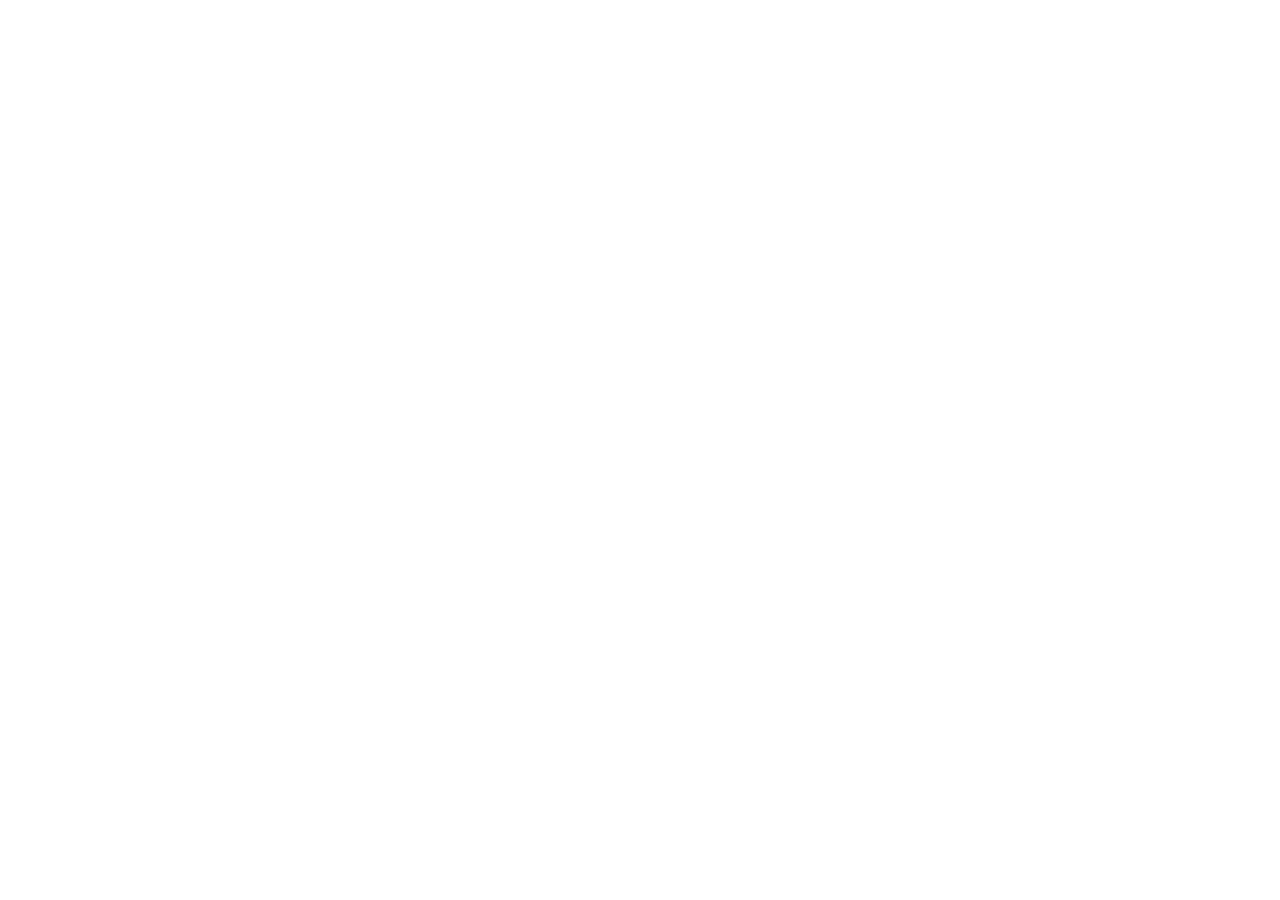
==== index.html @ 3c14deda "initial commit" ====
<!doctype html>
<html lang="en">
<head>
  <meta charset="utf-8">
  <meta name="viewport" content="width=device-width, initial-scale=1">
  <meta name="google-adsense-account" content="ca-pub-3806610967714181">
  <meta http-equiv="refresh" content="0; url=https://gbyrka.github.io/games/">
  <link rel="canonical" href="https://gbyrka.github.io/games/">
  <title>MoD-IT Games</title>
</head>
<body>
  <p>Redirecting to MoD-IT Games…</p>
  <p><a href="https://gbyrka.github.io/games/">Browse all games</a></p>
</body>
</html>
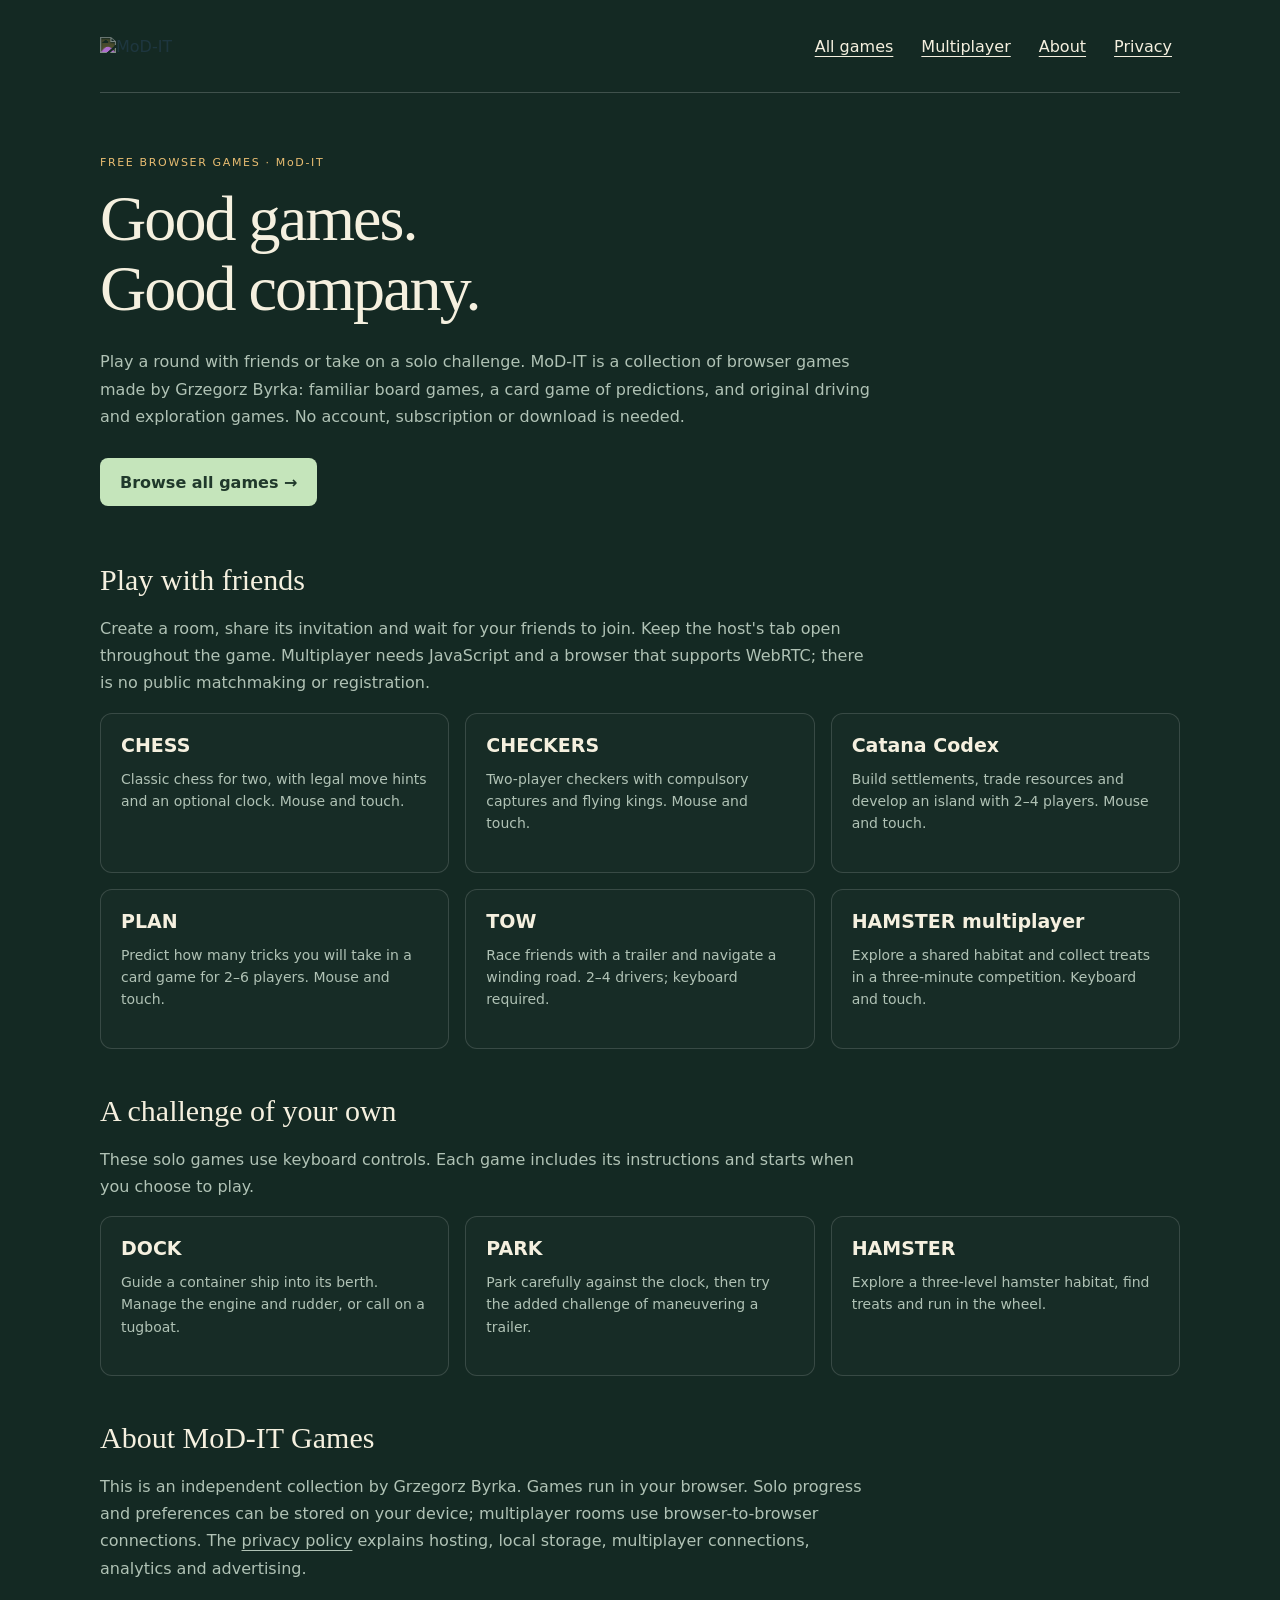
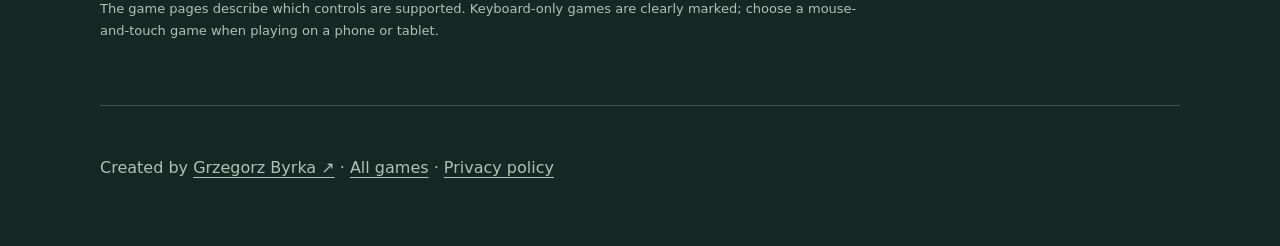
==== commit 3468253c: "ads fix" ====
--- a/index.html
+++ b/index.html
@@ -2,14 +2,63 @@
 <html lang="en">
 <head>
   <meta charset="utf-8">
+  <script data-site-https>
+    (() => {
+      const { hostname, protocol, pathname, search, hash } = location;
+      if (['mod-it.games', 'www.mod-it.games', 'gbyrka.github.io'].includes(hostname) && (protocol !== 'https:' || hostname !== 'mod-it.games')) {
+        location.replace(`https://mod-it.games${pathname}${search}${hash}`);
+      }
+    })();
+  </script>
   <meta name="viewport" content="width=device-width, initial-scale=1">
   <meta name="google-adsense-account" content="ca-pub-3806610967714181">
-  <meta http-equiv="refresh" content="0; url=https://gbyrka.github.io/games/">
-  <link rel="canonical" href="https://gbyrka.github.io/games/">
+  <meta name="description" content="Original browser games by Grzegorz Byrka. Play with friends or try a solo challenge. Free to play, with no account or downloads.">
+  <meta name="theme-color" content="#142923">
+  <link rel="canonical" href="https://mod-it.games/">
+  <link rel="icon" href="/games/assets/favicon.svg">
   <title>MoD-IT Games</title>
+  <style>
+    :root{color-scheme:dark;font-family:system-ui,sans-serif;background:#142923;color:#f5f0df}*{box-sizing:border-box}body{margin:0}a{color:inherit;text-underline-offset:4px}a:focus-visible{outline:3px solid #e9bd72;outline-offset:5px}.wrap{width:min(1080px,calc(100% - 40px));margin:auto}header{display:flex;align-items:center;justify-content:space-between;gap:20px;padding:24px 0;border-bottom:1px solid #ffffff30}header img{width:100px;height:auto;filter:invert(1);mix-blend-mode:screen}nav{display:flex;gap:12px;flex-wrap:wrap}nav a{display:inline-flex;align-items:center;min-height:44px;padding:8px}main{padding:50px 0}h1{font:400 clamp(34px,6vw,64px)/1.1 Georgia,serif;letter-spacing:-.03em;max-width:800px;margin:0 0 24px}h2{font:400 30px Georgia,serif;margin:45px 0 18px}p{line-height:1.7;color:#b0c2b5;max-width:780px}.eyebrow{font-size:11px;letter-spacing:.15em;color:#e9bd72}.primary{display:inline-flex;min-height:48px;align-items:center;padding:12px 20px;margin:12px 0;background:#c5e5bb;color:#20392b;border-radius:8px;font-weight:650;text-decoration:none}.games{display:grid;grid-template-columns:repeat(3,minmax(0,1fr));gap:16px;list-style:none;padding:0}.games a{display:block;min-height:160px;border:1px solid #ffffff25;border-radius:12px;padding:20px;text-decoration:none;background:#ffffff04}.games a:hover{border-color:#c5e5bb}.games strong{display:block;font-size:19px;margin-bottom:12px}.games span{display:block;color:#b0c2b5;font-size:14px;line-height:1.6}.note{font-size:13px}footer{padding:24px 0 40px;border-top:1px solid #ffffff30}footer a{display:inline-flex;align-items:center;min-height:44px}.skip:not(:focus){position:absolute;width:1px;height:1px;overflow:hidden;clip-path:inset(50%)}@media(max-width:750px){.games{grid-template-columns:repeat(2,minmax(0,1fr))}header{flex-wrap:wrap}}@media(max-width:480px){.games{grid-template-columns:1fr}main{padding:30px 0}}
+  </style>
 </head>
 <body>
-  <p>Redirecting to MoD-IT Games…</p>
-  <p><a href="https://gbyrka.github.io/games/">Browse all games</a></p>
+  <a class="skip" href="#main">Skip to games</a>
+  <header class="wrap">
+    <a href="/" aria-label="MoD-IT Games home"><img src="/games/assets/mod-it.jpg" alt="MoD-IT" width="600" height="323"></a>
+    <nav aria-label="Site navigation"><a href="/games/">All games</a><a href="/multiplayer/">Multiplayer</a><a href="#about">About</a><a href="/games/privacy.html">Privacy</a></nav>
+  </header>
+  <main id="main" class="wrap">
+    <p class="eyebrow">FREE BROWSER GAMES · MoD-IT</p>
+    <h1>Good games.<br>Good company.</h1>
+    <p>Play a round with friends or take on a solo challenge. MoD-IT is a collection of browser games made by Grzegorz Byrka: familiar board games, a card game of predictions, and original driving and exploration games. No account, subscription or download is needed.</p>
+    <a class="primary" href="/games/">Browse all games →</a>
+    <section aria-labelledby="friends-title">
+      <h2 id="friends-title">Play with friends</h2>
+      <p>Create a room, share its invitation and wait for your friends to join. Keep the host's tab open throughout the game. Multiplayer needs JavaScript and a browser that supports WebRTC; there is no public matchmaking or registration.</p>
+      <ul class="games">
+        <li><a href="/multiplayer/games/chess/"><strong>CHESS</strong><span>Classic chess for two, with legal move hints and an optional clock. Mouse and touch.</span></a></li>
+        <li><a href="/multiplayer/games/checkers/"><strong>CHECKERS</strong><span>Two-player checkers with compulsory captures and flying kings. Mouse and touch.</span></a></li>
+        <li><a href="/multiplayer/games/catana/"><strong>Catana Codex</strong><span>Build settlements, trade resources and develop an island with 2–4 players. Mouse and touch.</span></a></li>
+        <li><a href="/multiplayer/?game=plan"><strong>PLAN</strong><span>Predict how many tricks you will take in a card game for 2–6 players. Mouse and touch.</span></a></li>
+        <li><a href="/multiplayer/games/tow/"><strong>TOW</strong><span>Race friends with a trailer and navigate a winding road. 2–4 drivers; keyboard required.</span></a></li>
+        <li><a href="/multiplayer/games/hamster/"><strong>HAMSTER multiplayer</strong><span>Explore a shared habitat and collect treats in a three-minute competition. Keyboard and touch.</span></a></li>
+      </ul>
+    </section>
+    <section aria-labelledby="solo-title">
+      <h2 id="solo-title">A challenge of your own</h2>
+      <p>These solo games use keyboard controls. Each game includes its instructions and starts when you choose to play.</p>
+      <ul class="games">
+        <li><a href="/dock/"><strong>DOCK</strong><span>Guide a container ship into its berth. Manage the engine and rudder, or call on a tugboat.</span></a></li>
+        <li><a href="/park/"><strong>PARK</strong><span>Park carefully against the clock, then try the added challenge of maneuvering a trailer.</span></a></li>
+        <li><a href="/hamster/"><strong>HAMSTER</strong><span>Explore a three-level hamster habitat, find treats and run in the wheel.</span></a></li>
+      </ul>
+    </section>
+    <section id="about" aria-labelledby="about-title">
+      <h2 id="about-title">About MoD-IT Games</h2>
+      <p>This is an independent collection by Grzegorz Byrka. Games run in your browser. Solo progress and preferences can be stored on your device; multiplayer rooms use browser-to-browser connections. The <a href="/games/privacy.html">privacy policy</a> explains hosting, local storage, multiplayer connections, analytics and advertising.</p>
+      <p class="note">The game pages describe which controls are supported. Keyboard-only games are clearly marked; choose a mouse-and-touch game when playing on a phone or tablet.</p>
+    </section>
+  </main>
+  <footer class="wrap"><p>Created by <a href="https://www.linkedin.com/in/grzegorz-byrka-81175515/" target="_blank" rel="noopener noreferrer">Grzegorz Byrka ↗</a> · <a href="/games/">All games</a> · <a href="/games/privacy.html">Privacy policy</a></p></footer>
 </body>
 </html>
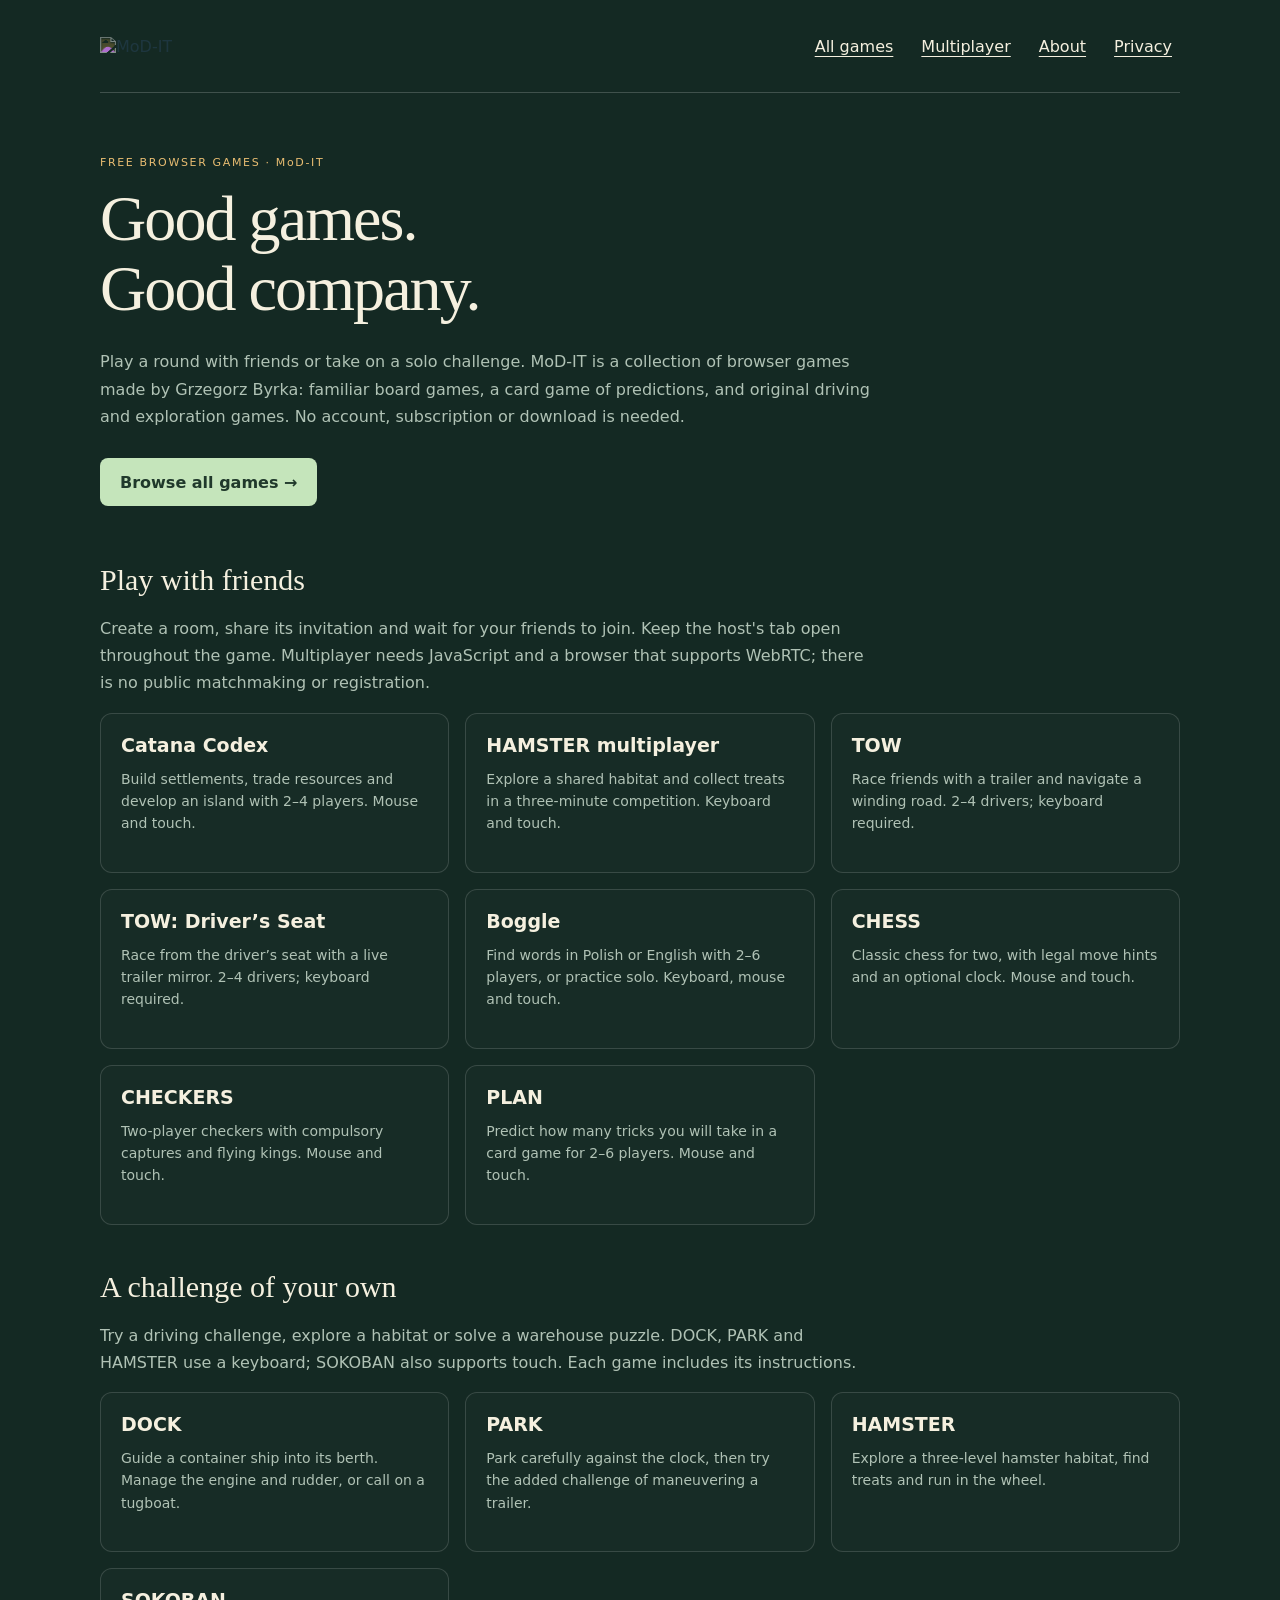
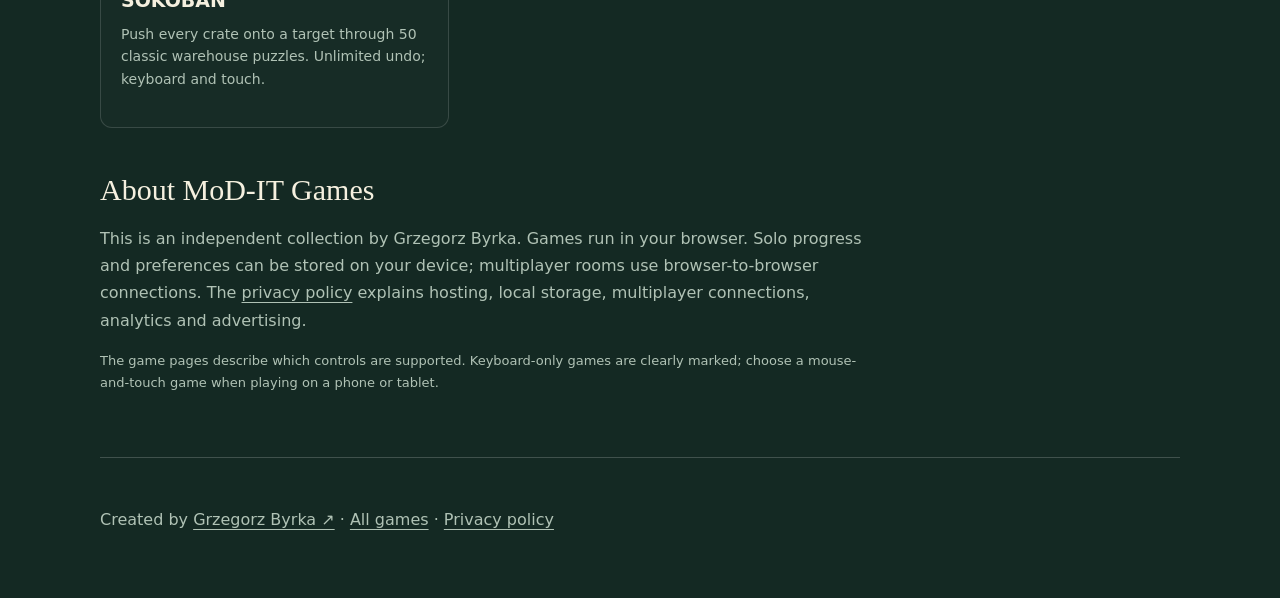
==== commit 49f74281: "Add Driver's Seat, Boggle and Sokoban to the homepage" ====
--- a/index.html
+++ b/index.html
@@ -36,21 +36,24 @@
       <h2 id="friends-title">Play with friends</h2>
       <p>Create a room, share its invitation and wait for your friends to join. Keep the host's tab open throughout the game. Multiplayer needs JavaScript and a browser that supports WebRTC; there is no public matchmaking or registration.</p>
       <ul class="games">
+        <li><a href="/multiplayer/games/catana/"><strong>Catana Codex</strong><span>Build settlements, trade resources and develop an island with 2–4 players. Mouse and touch.</span></a></li>
+        <li><a href="/multiplayer/games/hamster/"><strong>HAMSTER multiplayer</strong><span>Explore a shared habitat and collect treats in a three-minute competition. Keyboard and touch.</span></a></li>
+        <li><a href="/multiplayer/games/tow/"><strong>TOW</strong><span>Race friends with a trailer and navigate a winding road. 2–4 drivers; keyboard required.</span></a></li>
+        <li><a href="/multiplayer/games/tow-drivers-seat/"><strong>TOW: Driver’s Seat</strong><span>Race from the driver’s seat with a live trailer mirror. 2–4 drivers; keyboard required.</span></a></li>
+        <li><a href="/multiplayer/games/boggle/"><strong>Boggle</strong><span>Find words in Polish or English with 2–6 players, or practice solo. Keyboard, mouse and touch.</span></a></li>
         <li><a href="/multiplayer/games/chess/"><strong>CHESS</strong><span>Classic chess for two, with legal move hints and an optional clock. Mouse and touch.</span></a></li>
         <li><a href="/multiplayer/games/checkers/"><strong>CHECKERS</strong><span>Two-player checkers with compulsory captures and flying kings. Mouse and touch.</span></a></li>
-        <li><a href="/multiplayer/games/catana/"><strong>Catana Codex</strong><span>Build settlements, trade resources and develop an island with 2–4 players. Mouse and touch.</span></a></li>
         <li><a href="/multiplayer/?game=plan"><strong>PLAN</strong><span>Predict how many tricks you will take in a card game for 2–6 players. Mouse and touch.</span></a></li>
-        <li><a href="/multiplayer/games/tow/"><strong>TOW</strong><span>Race friends with a trailer and navigate a winding road. 2–4 drivers; keyboard required.</span></a></li>
-        <li><a href="/multiplayer/games/hamster/"><strong>HAMSTER multiplayer</strong><span>Explore a shared habitat and collect treats in a three-minute competition. Keyboard and touch.</span></a></li>
       </ul>
     </section>
     <section aria-labelledby="solo-title">
       <h2 id="solo-title">A challenge of your own</h2>
-      <p>These solo games use keyboard controls. Each game includes its instructions and starts when you choose to play.</p>
+      <p>Try a driving challenge, explore a habitat or solve a warehouse puzzle. DOCK, PARK and HAMSTER use a keyboard; SOKOBAN also supports touch. Each game includes its instructions.</p>
       <ul class="games">
         <li><a href="/dock/"><strong>DOCK</strong><span>Guide a container ship into its berth. Manage the engine and rudder, or call on a tugboat.</span></a></li>
         <li><a href="/park/"><strong>PARK</strong><span>Park carefully against the clock, then try the added challenge of maneuvering a trailer.</span></a></li>
         <li><a href="/hamster/"><strong>HAMSTER</strong><span>Explore a three-level hamster habitat, find treats and run in the wheel.</span></a></li>
+        <li><a href="/sokoban/"><strong>SOKOBAN</strong><span>Push every crate onto a target through 50 classic warehouse puzzles. Unlimited undo; keyboard and touch.</span></a></li>
       </ul>
     </section>
     <section id="about" aria-labelledby="about-title">
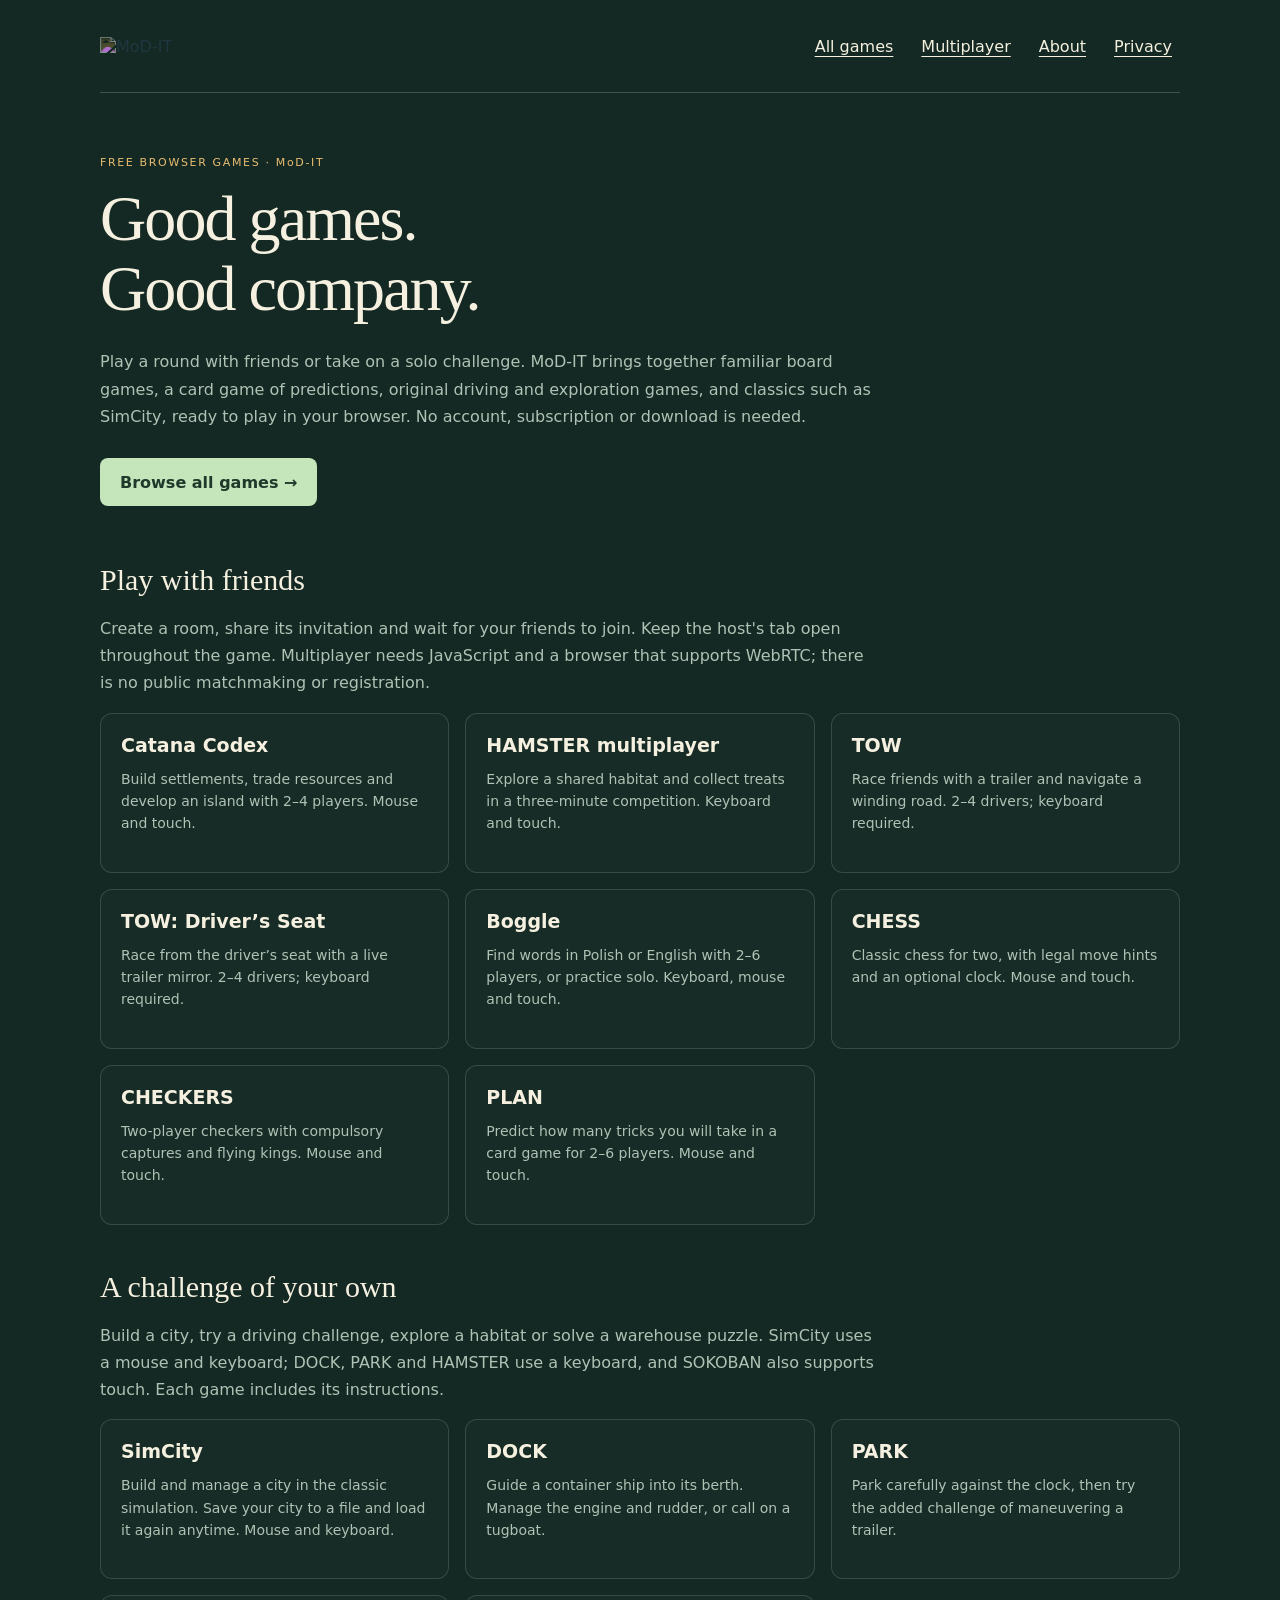
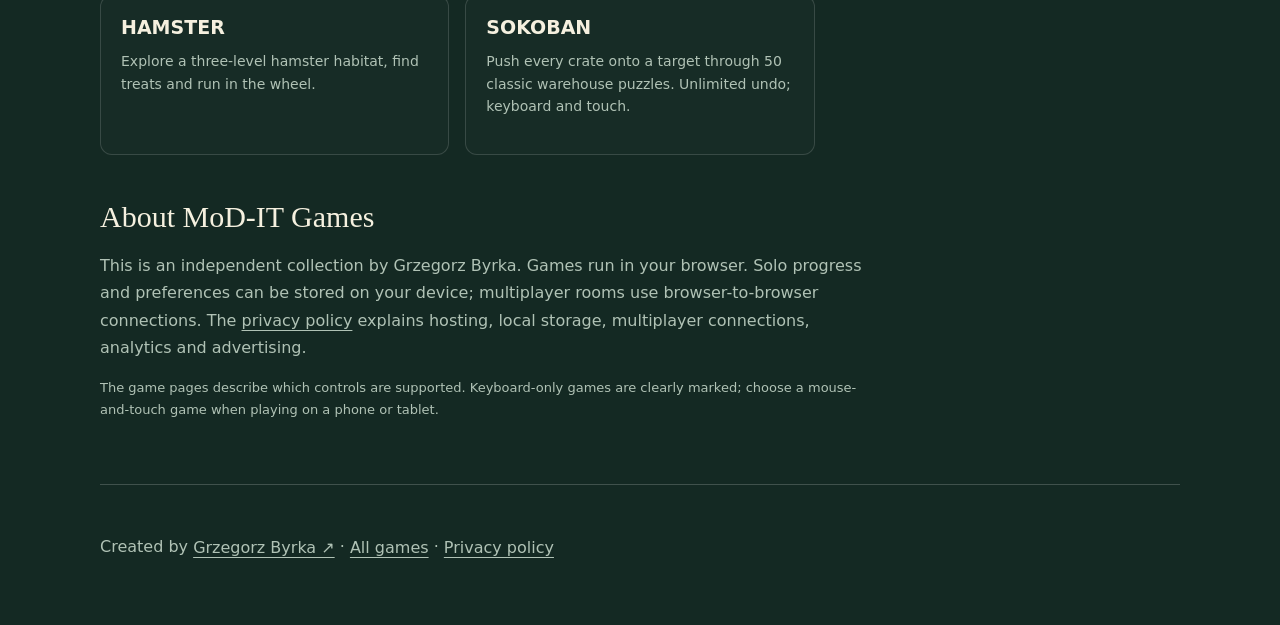
==== commit 648f5adb: "Add SimCity to the homepage solo games" ====
--- a/index.html
+++ b/index.html
@@ -12,7 +12,7 @@
   </script>
   <meta name="viewport" content="width=device-width, initial-scale=1">
   <meta name="google-adsense-account" content="ca-pub-3806610967714181">
-  <meta name="description" content="Original browser games by Grzegorz Byrka. Play with friends or try a solo challenge. Free to play, with no account or downloads.">
+  <meta name="description" content="Free browser games: SimCity, Boggle, Catana Codex, chess and more. Play with friends or try a solo challenge. No account or downloads.">
   <meta name="theme-color" content="#142923">
   <link rel="canonical" href="https://mod-it.games/">
   <link rel="icon" href="/games/assets/favicon.svg">
@@ -30,7 +30,7 @@
   <main id="main" class="wrap">
     <p class="eyebrow">FREE BROWSER GAMES · MoD-IT</p>
     <h1>Good games.<br>Good company.</h1>
-    <p>Play a round with friends or take on a solo challenge. MoD-IT is a collection of browser games made by Grzegorz Byrka: familiar board games, a card game of predictions, and original driving and exploration games. No account, subscription or download is needed.</p>
+    <p>Play a round with friends or take on a solo challenge. MoD-IT brings together familiar board games, a card game of predictions, original driving and exploration games, and classics such as SimCity, ready to play in your browser. No account, subscription or download is needed.</p>
     <a class="primary" href="/games/">Browse all games →</a>
     <section aria-labelledby="friends-title">
       <h2 id="friends-title">Play with friends</h2>
@@ -48,8 +48,9 @@
     </section>
     <section aria-labelledby="solo-title">
       <h2 id="solo-title">A challenge of your own</h2>
-      <p>Try a driving challenge, explore a habitat or solve a warehouse puzzle. DOCK, PARK and HAMSTER use a keyboard; SOKOBAN also supports touch. Each game includes its instructions.</p>
+      <p>Build a city, try a driving challenge, explore a habitat or solve a warehouse puzzle. SimCity uses a mouse and keyboard; DOCK, PARK and HAMSTER use a keyboard, and SOKOBAN also supports touch. Each game includes its instructions.</p>
       <ul class="games">
+        <li><a href="/games/simcity2000/"><strong>SimCity</strong><span>Build and manage a city in the classic simulation. Save your city to a file and load it again anytime. Mouse and keyboard.</span></a></li>
         <li><a href="/dock/"><strong>DOCK</strong><span>Guide a container ship into its berth. Manage the engine and rudder, or call on a tugboat.</span></a></li>
         <li><a href="/park/"><strong>PARK</strong><span>Park carefully against the clock, then try the added challenge of maneuvering a trailer.</span></a></li>
         <li><a href="/hamster/"><strong>HAMSTER</strong><span>Explore a three-level hamster habitat, find treats and run in the wheel.</span></a></li>
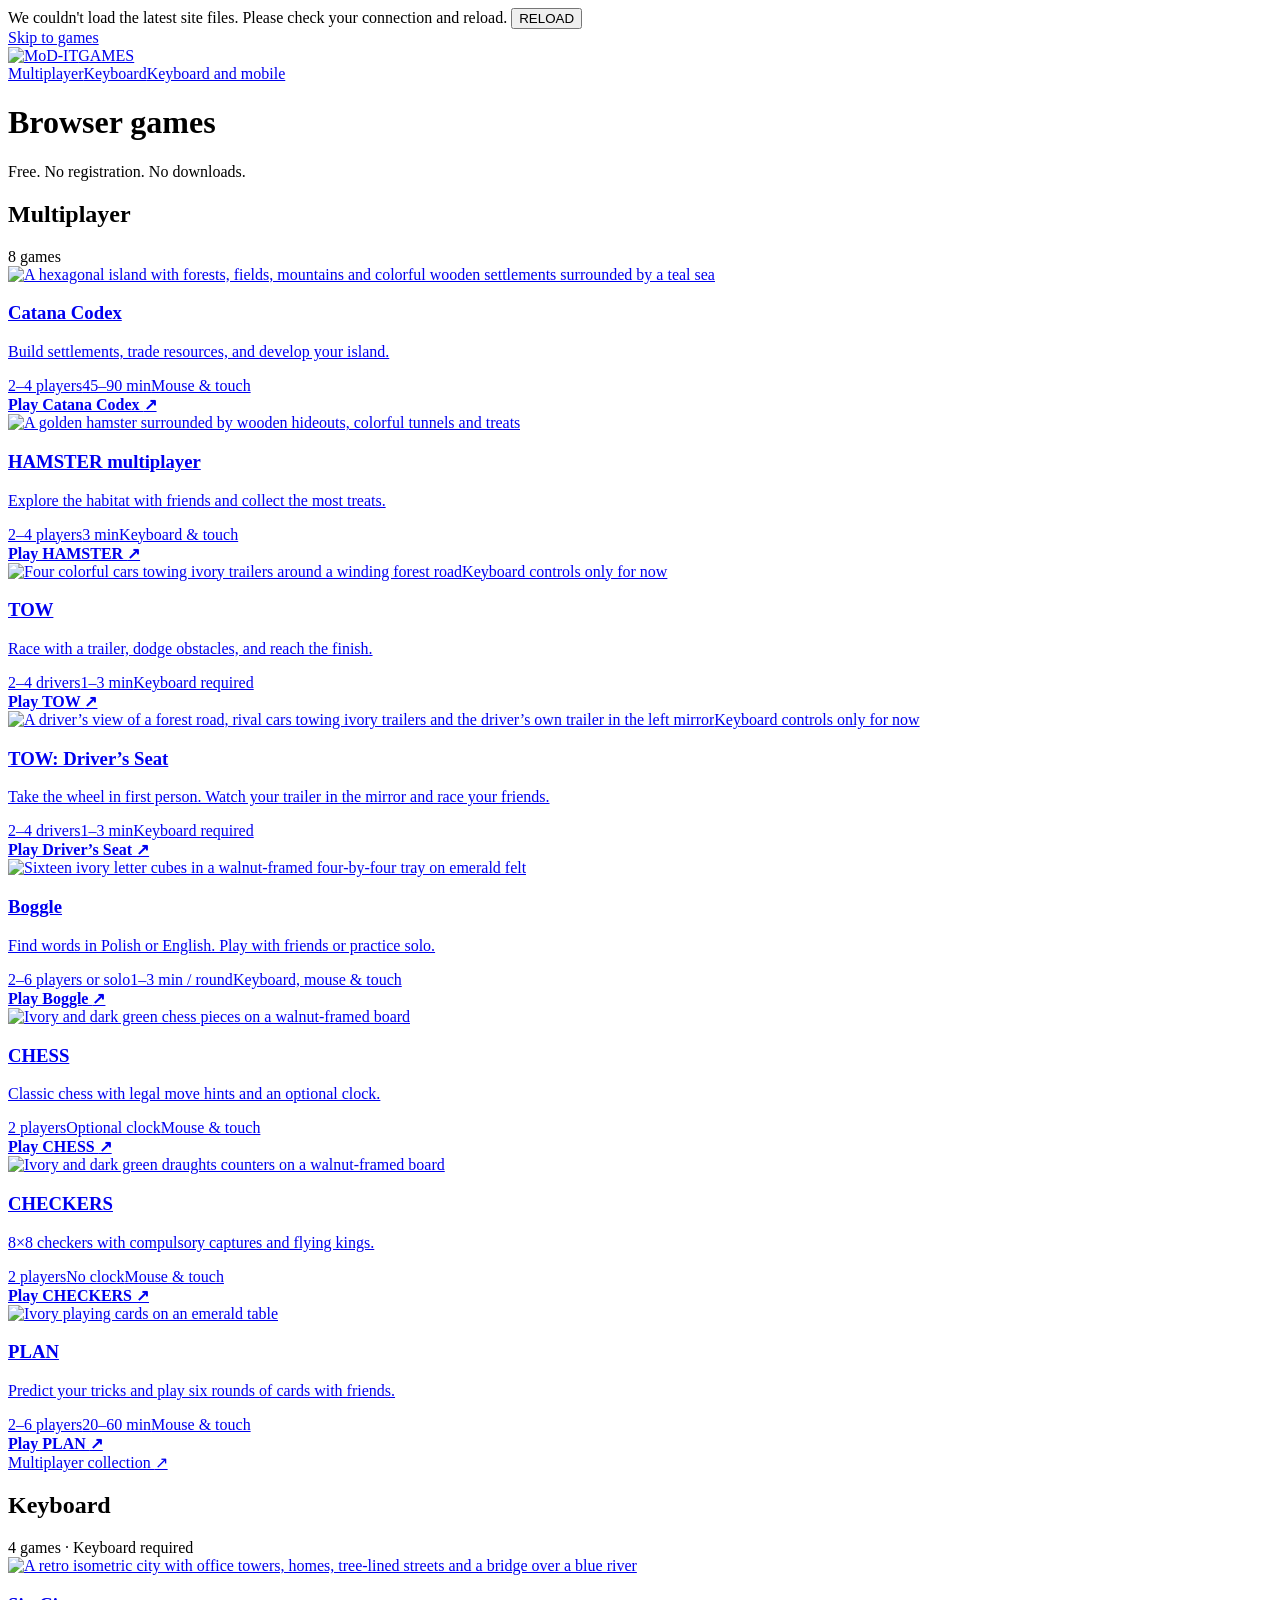
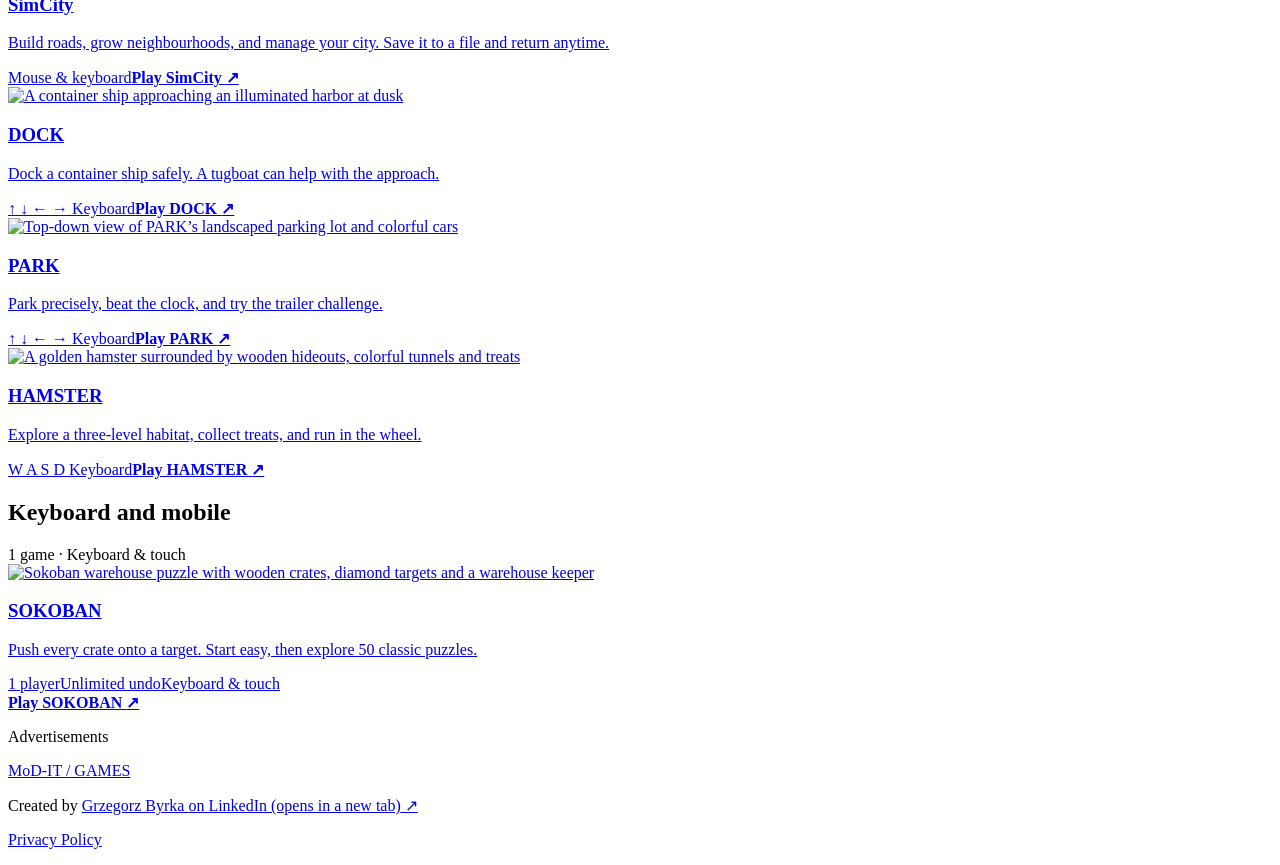
==== commit 9728c777: "Move illustrated game catalog to the domain homepage" ====
--- a/index.html
+++ b/index.html
@@ -5,64 +5,170 @@
   <script data-site-https>
     (() => {
       const { hostname, protocol, pathname, search, hash } = location;
-      if (['mod-it.games', 'www.mod-it.games', 'gbyrka.github.io'].includes(hostname) && (protocol !== 'https:' || hostname !== 'mod-it.games')) {
+      const publicHosts = ['mod-it.games', 'www.mod-it.games', 'gbyrka.github.io'];
+      if (publicHosts.includes(hostname) && (protocol !== 'https:' || hostname !== 'mod-it.games')) {
         location.replace(`https://mod-it.games${pathname}${search}${hash}`);
       }
     })();
   </script>
+  <meta name="google-adsense-account" content="ca-pub-3806610967714181">
   <meta name="viewport" content="width=device-width, initial-scale=1">
-  <meta name="google-adsense-account" content="ca-pub-3806610967714181">
-  <meta name="description" content="Free browser games: SimCity, Boggle, Catana Codex, chess and more. Play with friends or try a solo challenge. No account or downloads.">
-  <meta name="theme-color" content="#142923">
+  <meta name="theme-color" content="#111715">
+  <meta name="description" content="Free browser games for multiplayer and solo play. SimCity, Boggle, chess, Catana Codex, Sokoban and more. No registration required.">
+  <title>MoD-IT Games</title>
+  <meta property="og:title" content="MoD-IT Games">
+  <meta property="og:description" content="Play Boggle, chess, Catana Codex, TOW: Driver’s Seat and more with friends. Free browser games. No registration required.">
+  <meta property="og:type" content="website">
+  <meta property="og:url" content="https://mod-it.games/">
+  <meta property="og:site_name" content="MoD-IT Games">
+  <meta property="og:image" content="https://mod-it.games/games/assets/multiplayer-cover.jpg">
+  <meta property="og:image:type" content="image/jpeg">
+  <meta property="og:image:width" content="1200">
+  <meta property="og:image:height" content="800">
+  <meta property="og:image:alt" content="Ivory playing cards and a small strategy board on an emerald table, introducing the multiplayer collection.">
+  <meta name="twitter:card" content="summary_large_image">
+  <meta name="twitter:title" content="MoD-IT Games">
+  <meta name="twitter:description" content="Free browser games for multiplayer and solo play. No registration or downloads required.">
+  <meta name="twitter:image" content="https://mod-it.games/games/assets/multiplayer-cover.jpg">
   <link rel="canonical" href="https://mod-it.games/">
-  <link rel="icon" href="/games/assets/favicon.svg">
-  <title>MoD-IT Games</title>
-  <style>
-    :root{color-scheme:dark;font-family:system-ui,sans-serif;background:#142923;color:#f5f0df}*{box-sizing:border-box}body{margin:0}a{color:inherit;text-underline-offset:4px}a:focus-visible{outline:3px solid #e9bd72;outline-offset:5px}.wrap{width:min(1080px,calc(100% - 40px));margin:auto}header{display:flex;align-items:center;justify-content:space-between;gap:20px;padding:24px 0;border-bottom:1px solid #ffffff30}header img{width:100px;height:auto;filter:invert(1);mix-blend-mode:screen}nav{display:flex;gap:12px;flex-wrap:wrap}nav a{display:inline-flex;align-items:center;min-height:44px;padding:8px}main{padding:50px 0}h1{font:400 clamp(34px,6vw,64px)/1.1 Georgia,serif;letter-spacing:-.03em;max-width:800px;margin:0 0 24px}h2{font:400 30px Georgia,serif;margin:45px 0 18px}p{line-height:1.7;color:#b0c2b5;max-width:780px}.eyebrow{font-size:11px;letter-spacing:.15em;color:#e9bd72}.primary{display:inline-flex;min-height:48px;align-items:center;padding:12px 20px;margin:12px 0;background:#c5e5bb;color:#20392b;border-radius:8px;font-weight:650;text-decoration:none}.games{display:grid;grid-template-columns:repeat(3,minmax(0,1fr));gap:16px;list-style:none;padding:0}.games a{display:block;min-height:160px;border:1px solid #ffffff25;border-radius:12px;padding:20px;text-decoration:none;background:#ffffff04}.games a:hover{border-color:#c5e5bb}.games strong{display:block;font-size:19px;margin-bottom:12px}.games span{display:block;color:#b0c2b5;font-size:14px;line-height:1.6}.note{font-size:13px}footer{padding:24px 0 40px;border-top:1px solid #ffffff30}footer a{display:inline-flex;align-items:center;min-height:44px}.skip:not(:focus){position:absolute;width:1px;height:1px;overflow:hidden;clip-path:inset(50%)}@media(max-width:750px){.games{grid-template-columns:repeat(2,minmax(0,1fr))}header{flex-wrap:wrap}}@media(max-width:480px){.games{grid-template-columns:1fr}main{padding:30px 0}}
-  </style>
+  <link id="app-icon" rel="icon" href="/games/assets/favicon.svg" type="image/svg+xml">
+  <link id="app-style" rel="stylesheet" href="/games/style.css">
+  <link rel="stylesheet" href="/games/ads.css?v=adnav1">
+  <script src="/games/monetization.js?v=adnav1"></script>
+  <script id="adsense-script" async src="https://pagead2.googlesyndication.com/pagead/js/adsbygoogle.js?client=ca-pub-3806610967714181"
+          crossorigin="anonymous" onerror="window.MoDITAds.unavailable()"></script>
 </head>
 <body>
-  <a class="skip" href="#main">Skip to games</a>
-  <header class="wrap">
-    <a href="/" aria-label="MoD-IT Games home"><img src="/games/assets/mod-it.jpg" alt="MoD-IT" width="600" height="323"></a>
-    <nav aria-label="Site navigation"><a href="/games/">All games</a><a href="/multiplayer/">Multiplayer</a><a href="#about">About</a><a href="/games/privacy.html">Privacy</a></nav>
+  <aside id="asset-error" class="asset-error wrap" role="alert" hidden>
+    <span>We couldn't load the latest site files. Please check your connection and reload.</span>
+    <button id="reload-assets" type="button">RELOAD</button>
+  </aside>
+  <a class="skip-link" href="#main">Skip to games</a>
+  <header class="site-header wrap">
+    <a class="brand" href="./" aria-label="MoD-IT Games home"><img src="/games/assets/mod-it.jpg" alt="MoD-IT" width="600" height="323"><span>GAMES</span></a>
+    <nav aria-label="Game categories"><a href="#multiplayer">Multiplayer</a><a href="#keyboard">Keyboard</a><a href="#keyboard-mobile">Keyboard and mobile</a></nav>
   </header>
   <main id="main" class="wrap">
-    <p class="eyebrow">FREE BROWSER GAMES · MoD-IT</p>
-    <h1>Good games.<br>Good company.</h1>
-    <p>Play a round with friends or take on a solo challenge. MoD-IT brings together familiar board games, a card game of predictions, original driving and exploration games, and classics such as SimCity, ready to play in your browser. No account, subscription or download is needed.</p>
-    <a class="primary" href="/games/">Browse all games →</a>
-    <section aria-labelledby="friends-title">
-      <h2 id="friends-title">Play with friends</h2>
-      <p>Create a room, share its invitation and wait for your friends to join. Keep the host's tab open throughout the game. Multiplayer needs JavaScript and a browser that supports WebRTC; there is no public matchmaking or registration.</p>
-      <ul class="games">
-        <li><a href="/multiplayer/games/catana/"><strong>Catana Codex</strong><span>Build settlements, trade resources and develop an island with 2–4 players. Mouse and touch.</span></a></li>
-        <li><a href="/multiplayer/games/hamster/"><strong>HAMSTER multiplayer</strong><span>Explore a shared habitat and collect treats in a three-minute competition. Keyboard and touch.</span></a></li>
-        <li><a href="/multiplayer/games/tow/"><strong>TOW</strong><span>Race friends with a trailer and navigate a winding road. 2–4 drivers; keyboard required.</span></a></li>
-        <li><a href="/multiplayer/games/tow-drivers-seat/"><strong>TOW: Driver’s Seat</strong><span>Race from the driver’s seat with a live trailer mirror. 2–4 drivers; keyboard required.</span></a></li>
-        <li><a href="/multiplayer/games/boggle/"><strong>Boggle</strong><span>Find words in Polish or English with 2–6 players, or practice solo. Keyboard, mouse and touch.</span></a></li>
-        <li><a href="/multiplayer/games/chess/"><strong>CHESS</strong><span>Classic chess for two, with legal move hints and an optional clock. Mouse and touch.</span></a></li>
-        <li><a href="/multiplayer/games/checkers/"><strong>CHECKERS</strong><span>Two-player checkers with compulsory captures and flying kings. Mouse and touch.</span></a></li>
-        <li><a href="/multiplayer/?game=plan"><strong>PLAN</strong><span>Predict how many tricks you will take in a card game for 2–6 players. Mouse and touch.</span></a></li>
-      </ul>
+    <div class="catalog-intro"><h1>Browser games</h1><p>Free. No registration. No downloads.</p></div>
+    <section id="multiplayer" class="collection multiplayer" aria-labelledby="multiplayer-title">
+      <div class="section-heading"><h2 id="multiplayer-title">Multiplayer</h2><span class="section-tag">8 games</span></div>
+      <div class="game-grid multiplayer-grid">
+        <a class="game-card catana" href="/multiplayer/games/catana/" aria-labelledby="catana-title catana-cta">
+          <div class="cover"><picture><source type="image/webp" srcset="/games/assets/catana-cover-600.webp 600w, /games/assets/catana-cover-1200.webp 1200w" sizes="(max-width: 540px) calc(100vw - 36px), (max-width: 900px) 50vw, (max-width: 1364px) 25vw, 300px"><img src="/games/assets/catana-cover.jpg" alt="A hexagonal island with forests, fields, mountains and colorful wooden settlements surrounded by a teal sea" width="1200" height="800" decoding="async" loading="lazy"></picture></div>
+          <div class="game-copy"><div class="game-title"><h3 id="catana-title">Catana Codex</h3></div><p class="description">Build settlements, trade resources, and develop your island.</p><div class="multiplayer-facts"><span>2–4 players</span><span>45–90 min</span><span>Mouse &amp; touch</span></div><div class="card-bottom"><strong id="catana-cta">Play Catana Codex <span aria-hidden="true">↗</span></strong></div></div>
+        </a>
+        <a class="game-card hamster" href="/multiplayer/games/hamster/" aria-labelledby="hamster-multiplayer-title hamster-multiplayer-cta">
+          <div class="cover"><img src="/games/assets/hamster-cover.webp" alt="A golden hamster surrounded by wooden hideouts, colorful tunnels and treats" width="1200" height="800" decoding="async" loading="lazy"></div>
+          <div class="game-copy"><div class="game-title"><h3 id="hamster-multiplayer-title">HAMSTER multiplayer</h3></div><p class="description">Explore the habitat with friends and collect the most treats.</p><div class="multiplayer-facts"><span>2–4 players</span><span>3 min</span><span>Keyboard &amp; touch</span></div><div class="card-bottom"><strong id="hamster-multiplayer-cta">Play HAMSTER <span aria-hidden="true">↗</span></strong></div></div>
+        </a>
+        <a class="game-card tow" href="/multiplayer/games/tow/" aria-labelledby="tow-title tow-cta" aria-describedby="tow-keyboard">
+          <div class="cover"><picture><source type="image/webp" srcset="/games/assets/tow-cover-600.webp 600w, /games/assets/tow-cover-1200.webp 1200w" sizes="(max-width: 540px) calc(100vw - 36px), (max-width: 900px) 50vw, (max-width: 1364px) 25vw, 300px"><img src="/games/assets/tow-cover.jpg" alt="Four colorful cars towing ivory trailers around a winding forest road" width="1200" height="800" decoding="async"></picture><span id="tow-keyboard" class="keyboard-notice">Keyboard controls only for now</span></div>
+          <div class="game-copy"><div class="game-title"><h3 id="tow-title">TOW</h3></div><p class="description">Race with a trailer, dodge obstacles, and reach the finish.</p><div class="multiplayer-facts"><span>2–4 drivers</span><span>1–3 min</span><span>Keyboard required</span></div><div class="card-bottom"><strong id="tow-cta">Play TOW <span aria-hidden="true">↗</span></strong></div></div>
+        </a>
+        <a class="game-card tow" href="/multiplayer/games/tow-drivers-seat/" aria-labelledby="tow-drivers-seat-title tow-drivers-seat-cta" aria-describedby="tow-drivers-seat-keyboard">
+          <div class="cover"><picture><source type="image/webp" srcset="/games/assets/tow-drivers-seat-cover-600.webp 600w, /games/assets/tow-drivers-seat-cover-1200.webp 1200w" sizes="(max-width: 540px) calc(100vw - 36px), (max-width: 900px) 50vw, (max-width: 1364px) 25vw, 300px"><img src="/games/assets/tow-drivers-seat-cover.jpg" alt="A driver’s view of a forest road, rival cars towing ivory trailers and the driver’s own trailer in the left mirror" width="1200" height="800" decoding="async"></picture><span id="tow-drivers-seat-keyboard" class="keyboard-notice">Keyboard controls only for now</span></div>
+          <div class="game-copy"><div class="game-title"><h3 id="tow-drivers-seat-title">TOW: Driver’s Seat</h3></div><p class="description">Take the wheel in first person. Watch your trailer in the mirror and race your friends.</p><div class="multiplayer-facts"><span>2–4 drivers</span><span>1–3 min</span><span>Keyboard required</span></div><div class="card-bottom"><strong id="tow-drivers-seat-cta">Play Driver’s Seat <span aria-hidden="true">↗</span></strong></div></div>
+        </a>
+        <a class="game-card boggle" href="/multiplayer/games/boggle/" aria-labelledby="boggle-title boggle-cta">
+          <div class="cover"><picture><source type="image/webp" srcset="/games/assets/boggle-cover-600.webp 600w, /games/assets/boggle-cover-1200.webp 1200w" sizes="(max-width: 540px) calc(100vw - 36px), (max-width: 900px) 50vw, (max-width: 1364px) 25vw, 300px"><img src="/games/assets/boggle-cover.jpg" alt="Sixteen ivory letter cubes in a walnut-framed four-by-four tray on emerald felt" width="1200" height="800" decoding="async" loading="lazy"></picture></div>
+          <div class="game-copy"><div class="game-title"><h3 id="boggle-title">Boggle</h3></div><p class="description">Find words in Polish or English. Play with friends or practice solo.</p><div class="multiplayer-facts"><span>2–6 players or solo</span><span>1–3 min / round</span><span>Keyboard, mouse &amp; touch</span></div><div class="card-bottom"><strong id="boggle-cta">Play Boggle <span aria-hidden="true">↗</span></strong></div></div>
+        </a>
+        <a class="game-card chess" href="/multiplayer/games/chess/" aria-labelledby="chess-title chess-cta">
+          <div class="cover"><picture><source type="image/webp" srcset="/games/assets/chess-cover-600.webp 600w, /games/assets/chess-cover-1200.webp 1200w" sizes="(max-width: 540px) calc(100vw - 36px), (max-width: 900px) 50vw, (max-width: 1364px) 25vw, 300px"><img src="/games/assets/chess-cover.jpg" alt="Ivory and dark green chess pieces on a walnut-framed board" width="1200" height="800" decoding="async" loading="lazy"></picture></div>
+          <div class="game-copy"><div class="game-title"><h3 id="chess-title">CHESS</h3></div><p class="description">Classic chess with legal move hints and an optional clock.</p><div class="multiplayer-facts"><span>2 players</span><span>Optional clock</span><span>Mouse &amp; touch</span></div><div class="card-bottom"><strong id="chess-cta">Play CHESS <span aria-hidden="true">↗</span></strong></div></div>
+        </a>
+        <a class="game-card checkers" href="/multiplayer/games/checkers/" aria-labelledby="checkers-title checkers-cta">
+          <div class="cover"><picture><source type="image/webp" srcset="/games/assets/checkers-cover-600.webp 600w, /games/assets/checkers-cover-1200.webp 1200w" sizes="(max-width: 540px) calc(100vw - 36px), (max-width: 900px) 50vw, (max-width: 1364px) 25vw, 300px"><img src="/games/assets/checkers-cover.jpg" alt="Ivory and dark green draughts counters on a walnut-framed board" width="1200" height="800" decoding="async" loading="lazy"></picture></div>
+          <div class="game-copy"><div class="game-title"><h3 id="checkers-title">CHECKERS</h3></div><p class="description">8×8 checkers with compulsory captures and flying kings.</p><div class="multiplayer-facts"><span>2 players</span><span>No clock</span><span>Mouse &amp; touch</span></div><div class="card-bottom"><strong id="checkers-cta">Play CHECKERS <span aria-hidden="true">↗</span></strong></div></div>
+        </a>
+        <a class="game-card plan" href="/multiplayer/?game=plan" aria-labelledby="plan-title plan-cta">
+          <div class="cover"><picture><source type="image/webp" srcset="/games/assets/multiplayer-cover-600.webp 600w, /games/assets/multiplayer-cover-1200.webp 1200w" sizes="(max-width: 540px) calc(100vw - 36px), (max-width: 900px) 50vw, (max-width: 1364px) 25vw, 300px"><img src="/games/assets/multiplayer-cover.jpg" alt="Ivory playing cards on an emerald table" width="1200" height="800" decoding="async"></picture></div>
+          <div class="game-copy"><div class="game-title"><h3 id="plan-title">PLAN</h3></div><p class="description">Predict your tricks and play six rounds of cards with friends.</p><div class="multiplayer-facts"><span>2–6 players</span><span>20–60 min</span><span>Mouse &amp; touch</span></div><div class="card-bottom"><strong id="plan-cta">Play PLAN <span aria-hidden="true">↗</span></strong></div></div>
+        </a>
+      </div>
+      <a class="collection-link" href="/multiplayer/">Multiplayer collection <span aria-hidden="true">↗</span></a>
     </section>
-    <section aria-labelledby="solo-title">
-      <h2 id="solo-title">A challenge of your own</h2>
-      <p>Build a city, try a driving challenge, explore a habitat or solve a warehouse puzzle. SimCity uses a mouse and keyboard; DOCK, PARK and HAMSTER use a keyboard, and SOKOBAN also supports touch. Each game includes its instructions.</p>
-      <ul class="games">
-        <li><a href="/games/simcity2000/"><strong>SimCity</strong><span>Build and manage a city in the classic simulation. Save your city to a file and load it again anytime. Mouse and keyboard.</span></a></li>
-        <li><a href="/dock/"><strong>DOCK</strong><span>Guide a container ship into its berth. Manage the engine and rudder, or call on a tugboat.</span></a></li>
-        <li><a href="/park/"><strong>PARK</strong><span>Park carefully against the clock, then try the added challenge of maneuvering a trailer.</span></a></li>
-        <li><a href="/hamster/"><strong>HAMSTER</strong><span>Explore a three-level hamster habitat, find treats and run in the wheel.</span></a></li>
-        <li><a href="/sokoban/"><strong>SOKOBAN</strong><span>Push every crate onto a target through 50 classic warehouse puzzles. Unlimited undo; keyboard and touch.</span></a></li>
-      </ul>
+    <section id="keyboard" class="collection" aria-labelledby="keyboard-title">
+      <div class="section-heading"><h2 id="keyboard-title">Keyboard</h2><span class="section-tag">4 games · Keyboard required</span></div>
+      <div class="game-grid">
+        <a class="game-card simcity" href="/games/simcity2000/" aria-labelledby="simcity-title simcity-cta">
+          <div class="cover"><picture><source type="image/webp" srcset="/games/assets/simcity-cover-600.webp 600w, /games/assets/simcity-cover-1200.webp 1200w" sizes="(max-width: 540px) calc(100vw - 36px), (max-width: 900px) 50vw, (max-width: 1364px) 25vw, 300px"><img src="/games/assets/simcity-cover.jpg" alt="A retro isometric city with office towers, homes, tree-lined streets and a bridge over a blue river" width="1200" height="800" decoding="async" loading="lazy"></picture></div>
+          <div class="game-copy"><div class="game-title"><h3 id="simcity-title">SimCity</h3></div><p class="description">Build roads, grow neighbourhoods, and manage your city. Save it to a file and return anytime.</p><div class="card-bottom"><span>Mouse &amp; keyboard</span><strong id="simcity-cta">Play SimCity <span aria-hidden="true">↗</span></strong></div></div>
+        </a>
+        <a class="game-card dock" href="/dock/" aria-labelledby="dock-title dock-cta">
+          <div class="cover"><img src="/games/assets/dock.png" alt="A container ship approaching an illuminated harbor at dusk" width="1200" height="630"></div>
+          <div class="game-copy"><div class="game-title"><h3 id="dock-title">DOCK</h3></div><p class="description">Dock a container ship safely. A tugboat can help with the approach.</p><div class="card-bottom"><span>↑ ↓ ← → <span class="input-label">Keyboard</span></span><strong id="dock-cta">Play DOCK <span aria-hidden="true">↗</span></strong></div></div>
+        </a>
+        <a class="game-card park" href="/park/" aria-labelledby="park-title park-cta">
+          <div class="cover"><img src="/games/assets/park.png" alt="Top-down view of PARK’s landscaped parking lot and colorful cars" width="960" height="600"></div>
+          <div class="game-copy"><div class="game-title"><h3 id="park-title">PARK</h3></div><p class="description">Park precisely, beat the clock, and try the trailer challenge.</p><div class="card-bottom"><span>↑ ↓ ← → <span class="input-label">Keyboard</span></span><strong id="park-cta">Play PARK <span aria-hidden="true">↗</span></strong></div></div>
+        </a>
+        <a class="game-card hamster" href="/hamster/" aria-labelledby="hamster-title hamster-cta">
+          <div class="cover"><img src="/games/assets/hamster.png" alt="A golden hamster surrounded by wooden hideouts, colorful tunnels and treats" width="1536" height="1024"></div>
+          <div class="game-copy"><div class="game-title"><h3 id="hamster-title">HAMSTER</h3></div><p class="description">Explore a three-level habitat, collect treats, and run in the wheel.</p><div class="card-bottom"><span>W A S D <span class="input-label">Keyboard</span></span><strong id="hamster-cta">Play HAMSTER <span aria-hidden="true">↗</span></strong></div></div>
+        </a>
+      </div>
     </section>
-    <section id="about" aria-labelledby="about-title">
-      <h2 id="about-title">About MoD-IT Games</h2>
-      <p>This is an independent collection by Grzegorz Byrka. Games run in your browser. Solo progress and preferences can be stored on your device; multiplayer rooms use browser-to-browser connections. The <a href="/games/privacy.html">privacy policy</a> explains hosting, local storage, multiplayer connections, analytics and advertising.</p>
-      <p class="note">The game pages describe which controls are supported. Keyboard-only games are clearly marked; choose a mouse-and-touch game when playing on a phone or tablet.</p>
+    <section id="keyboard-mobile" class="collection" aria-labelledby="keyboard-mobile-title">
+      <div class="section-heading"><h2 id="keyboard-mobile-title">Keyboard and mobile</h2><span class="section-tag">1 game · Keyboard &amp; touch</span></div>
+      <div class="game-grid">
+        <a class="game-card sokoban" href="/sokoban/" aria-labelledby="sokoban-title sokoban-cta">
+          <div class="cover"><img src="/games/assets/sokoban-cover.jpg" alt="Sokoban warehouse puzzle with wooden crates, diamond targets and a warehouse keeper" width="1200" height="800" decoding="async" loading="lazy"></div>
+          <div class="game-copy"><div class="game-title"><h3 id="sokoban-title">SOKOBAN</h3></div><p class="description">Push every crate onto a target. Start easy, then explore 50 classic puzzles.</p><div class="multiplayer-facts"><span>1 player</span><span>Unlimited undo</span><span>Keyboard &amp; touch</span></div><div class="card-bottom"><strong id="sokoban-cta">Play SOKOBAN <span aria-hidden="true">↗</span></strong></div></div>
+        </a>
+      </div>
     </section>
+    <aside class="ad-placement ad-placement-catalog" aria-label="Advertisement">
+      <p class="ad-placement-label">Advertisements</p>
+      <ins class="adsbygoogle"
+           style="display:block"
+           data-ad-client="ca-pub-3806610967714181"
+           data-ad-slot="7475979927"
+           data-ad-format="auto"
+           data-full-width-responsive="true"></ins>
+    </aside>
   </main>
-  <footer class="wrap"><p>Created by <a href="https://www.linkedin.com/in/grzegorz-byrka-81175515/" target="_blank" rel="noopener noreferrer">Grzegorz Byrka ↗</a> · <a href="/games/">All games</a> · <a href="/games/privacy.html">Privacy policy</a></p></footer>
+  <footer class="site-footer wrap"><a class="footer-brand" href="./">MoD-IT <span>/ GAMES</span></a><p>Created by <a href="https://www.linkedin.com/in/grzegorz-byrka-81175515/" target="_blank" rel="noopener noreferrer">Grzegorz Byrka <span class="sr-only">on LinkedIn (opens in a new tab)</span> ↗</a></p><p><a href="/games/privacy.html">Privacy Policy</a></p></footer>
+  <!-- Inline so even a cached HTML document checks the current release. -->
+  <script type="module">
+    try {
+      const controller = new AbortController();
+      const timeout = setTimeout(() => controller.abort(), 10000);
+      let config;
+      try {
+        const response = await fetch(`/games/config.json?check=${Date.now().toString(36)}`, { cache: 'no-store', signal: controller.signal });
+        if (!response.ok) throw new Error('Configuration unavailable.');
+        config = await response.json();
+      } finally { clearTimeout(timeout); }
+      if (!config || !/^[a-z0-9]{3,16}$/i.test(config.version) || !Array.isArray(config.modules) || config.modules.length > 100) throw new Error('Invalid configuration.');
+      const imports = {};
+      for (const path of config.modules) {
+        if (typeof path !== 'string' || !/^\.\/[a-z0-9/-]+\.(?:mjs|js)$/i.test(path)) throw new Error('Invalid module path.');
+        const url = new URL(path, location.href);
+        imports[url.href] = `${url.href}?v=${encodeURIComponent(config.version)}`;
+      }
+      if (config.entry !== null && !config.modules.includes(config.entry)) throw new Error('Invalid entry module.');
+      if (config.entry !== null) {
+        if (!HTMLScriptElement.supports?.('importmap')) throw new Error('Import maps unavailable.');
+        const map = document.createElement('script');
+        map.type = 'importmap';
+        map.textContent = JSON.stringify({ imports });
+        document.head.append(map);
+      }
+      const style = document.querySelector('#app-style');
+      const styled = new Promise((resolve, reject) => {
+        style.onload = resolve;
+        style.onerror = () => reject(new Error('Styles unavailable.'));
+      });
+      style.href = `/games/style.css?v=${encodeURIComponent(config.version)}`;
+      document.querySelector('#app-icon').href = `/games/assets/favicon.svg?v=${encodeURIComponent(config.version)}`;
+      await styled;
+      if (config.entry !== null) await import(imports[new URL(config.entry, location.href).href]);
+      document.documentElement.dataset.appVersion = config.version;
+    } catch {
+      document.querySelector('#asset-error').hidden = false;
+      document.querySelector('#reload-assets').addEventListener('click', () => location.reload());
+    }
+  </script>
 </body>
 </html>
